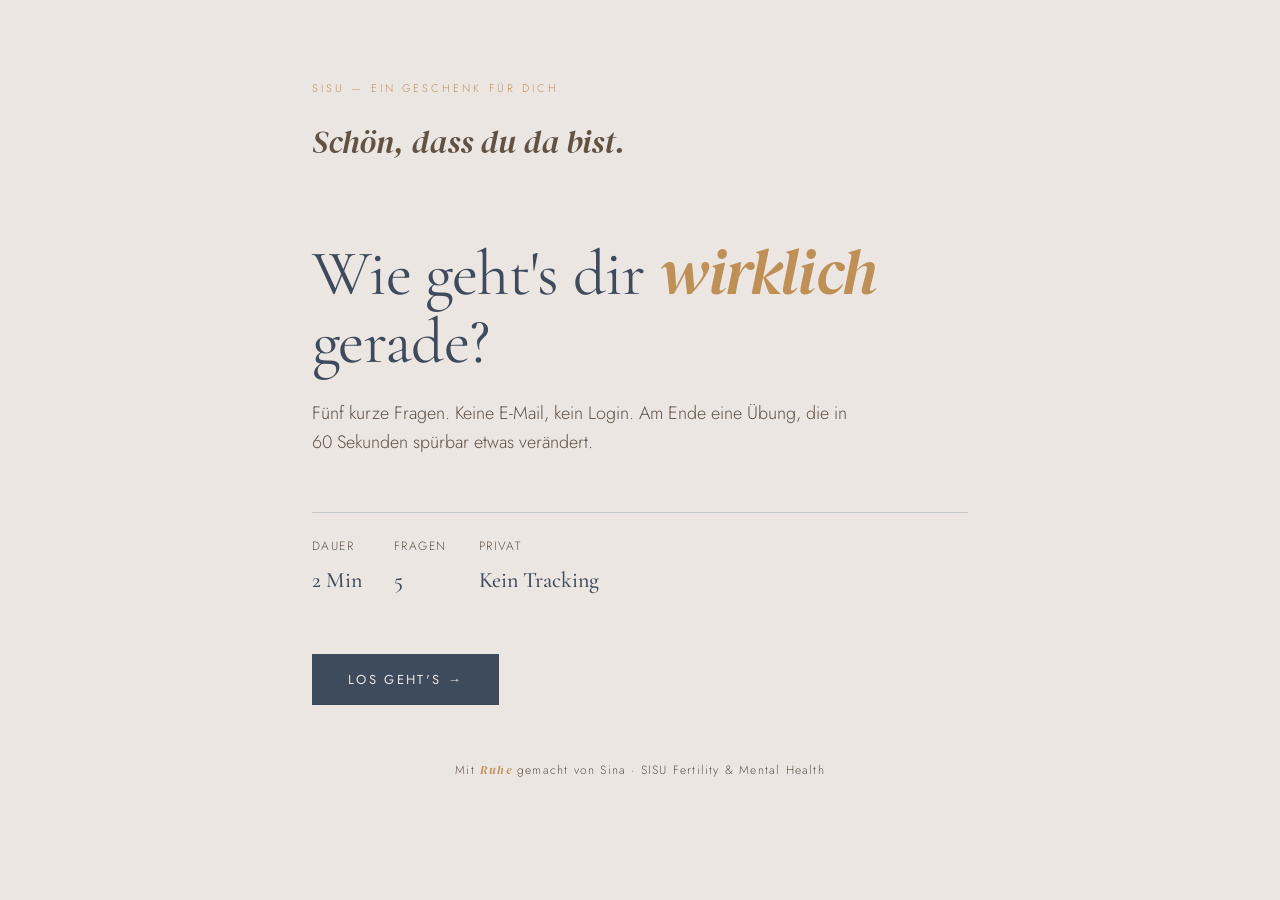
==== stress-check/index.html @ 7b87661b "Initial commit: Stress-Check Freebie Erste lauffähige Version des LinkedIn-DM-Freebies — Editorial-L" ====
<!DOCTYPE html>
<html lang="de">
<head>
<meta charset="UTF-8">
<meta name="viewport" content="width=device-width, initial-scale=1, viewport-fit=cover">
<meta name="theme-color" content="#ECE6E3">
<title>Stress-Check · SISU</title>
<meta name="description" content="Ein 2-Minuten-Stress-Check von Sina Valkonen. Fünf Fragen, eine Übung, kein Login.">

<!-- TODO v1.1: self-hosted fonts (DSGVO) — siehe spec §7 -->
<link rel="preconnect" href="https://fonts.googleapis.com">
<link rel="preconnect" href="https://fonts.gstatic.com" crossorigin>
<link href="https://fonts.googleapis.com/css2?family=Cormorant+Garamond:ital,wght@0,400;0,500;1,400&family=DM+Serif+Display:ital@1&family=Jost:wght@300;400;500&display=swap" rel="stylesheet">

<link rel="stylesheet" href="../shared/brand-tokens.css">
<link rel="stylesheet" href="styles.css">
</head>
<body>

<main class="wrap">

  <!-- ========== VIEW 1: INTRO ========== -->
  <section class="view view-intro" data-view="intro">
    <div class="label">SISU — ein Geschenk für dich</div>
    <h1 class="hero">
      <span id="greeting">Schön, dass du da bist.</span><br>
      Wie geht's dir <em>wirklich</em> gerade?
    </h1>
    <p class="lede">Fünf kurze Fragen. Keine E-Mail, kein Login. Am Ende eine Übung, die in 60 Sekunden spürbar etwas verändert.</p>
    <div class="meta">
      <span>Dauer<strong>2 Min</strong></span>
      <span>Fragen<strong>5</strong></span>
      <span>Privat<strong>Kein Tracking</strong></span>
    </div>
    <button class="btn btn-primary" data-action="start">Los geht's →</button>
    <p class="footer-note">Mit <em>Ruhe</em> gemacht von Sina · SISU Fertility &amp; Mental Health</p>
  </section>

  <!-- ========== VIEW 2: QUESTIONS (eine Card, Inhalt wird via JS getauscht) ========== -->
  <section class="view view-question" data-view="question" hidden>
    <div class="card">
      <div class="progress" id="progress">Frage 1 von 5</div>
      <h2 class="question" id="question-text"></h2>
      <p class="helper">Nimm dir einen Moment. Atme einmal aus. Dann antworte intuitiv.</p>

      <div class="slider-block">
        <div class="slider-labels">
          <span id="label-low"></span>
          <span id="label-high"></span>
        </div>
        <input type="range" min="0" max="10" value="5" id="slider" aria-label="Antwort-Skala 0 bis 10">
        <div class="slider-value" id="slider-value">5</div>
      </div>

      <div class="actions">
        <button class="link-btn" data-action="skip">Frage überspringen</button>
        <button class="btn btn-primary" data-action="next">Weiter →</button>
      </div>
    </div>
  </section>

  <!-- ========== VIEW 3: RESULT ========== -->
  <section class="view view-result" data-view="result" hidden>

    <div class="label">Deine Auswertung</div>
    <h2 class="result-hero">Heute stehst du <em>hier</em>.</h2>

    <!-- Spektrum -->
    <div class="spectrum">
      <div class="spectrum-score" id="spectrum-score-wrap">
        <span class="spectrum-score-num" id="spectrum-score">0</span>
        <span class="spectrum-score-of">/ 50</span>
      </div>
      <div class="spectrum-bar-wrap">
        <div class="spectrum-bar"></div>
        <div class="spectrum-marker" id="spectrum-marker"></div>
      </div>
      <div class="spectrum-labels">
        <span>entspannt</span>
        <span>unter Druck</span>
        <span>auf Reserve</span>
      </div>
    </div>

    <p class="narrative" id="narrative"></p>

    <!-- Adaptive Übung: drei Container, einer wird per JS sichtbar -->
    <div class="exercise" id="exercise-gratitude" hidden>
      <h3 class="exercise-title">Drei kleine <em>Dankbarkeiten</em></h3>
      <p class="exercise-sub">Schreib drei Dinge auf, für die du heute dankbar bist. Kleine zählen genauso.</p>
      <ol class="gratitude-list">
        <li><span class="g-num">1</span><input type="text" class="gratitude-input" placeholder="Heute bin ich dankbar für …"></li>
        <li><span class="g-num">2</span><input type="text" class="gratitude-input" placeholder="…"></li>
        <li><span class="g-num">3</span><input type="text" class="gratitude-input" placeholder="…"></li>
      </ol>
      <p class="exercise-foot">Hier eintippen oder lieber für dich aufschreiben — wie es sich besser anfühlt. Nichts wird gespeichert.</p>
    </div>

    <div class="exercise" id="exercise-breath" hidden>
      <h3 class="exercise-title">Atemkreis: 4 — 7 — 8</h3>
      <p class="exercise-sub">Drei Zyklen, etwa 60 Sekunden. Atme dem Kreis nach.</p>
      <div class="breath-stage">
        <div class="breath-phase" id="breath-phase">Bereit?</div>
        <div class="breath-circle-wrap">
          <div class="breath-circle" id="breath-circle"></div>
        </div>
      </div>
      <button class="btn btn-secondary" data-action="breath-toggle" id="breath-toggle">Start</button>
    </div>

    <div class="exercise" id="exercise-bodyscan" hidden>
      <h3 class="exercise-title"><em>Body-Scan</em>, geführt von Sina</h3>

      <!-- Audio (wird aktiv, sobald die MP3 im Ordner liegt) -->
      <audio id="bodyscan-audio" src="audio/bodyscan.mp3" preload="metadata"></audio>
      <div id="bodyscan-audio-ui" hidden>
        <p class="exercise-sub">90 Sekunden. Setz dich bequem hin, dann drück Play.</p>
        <div class="audio-player">
          <button class="audio-play-btn" id="audio-play" aria-label="Abspielen">▶</button>
          <div class="audio-progress-wrap">
            <div class="audio-progress" id="audio-progress"></div>
          </div>
          <span class="audio-time" id="audio-time">0:00</span>
        </div>
      </div>

      <!-- Fallback: Text-Body-Scan (solange noch keine Audio-Datei da ist) -->
      <div id="bodyscan-text-ui">
        <p class="exercise-sub">Audio folgt — bis dahin: drück Start und lies die Worte, atme dazu tief.</p>
        <div class="bodyscan-stage">
          <p class="bodyscan-text" id="bodyscan-text">Bereit?</p>
        </div>
        <button class="btn btn-secondary" data-action="bodyscan-toggle" id="bodyscan-toggle">Start</button>
      </div>
    </div>

    <!-- CTA: ein Container, drei Varianten — JS zeigt die passende -->
    <div class="cta cta-green" hidden>
      <h3 class="cta-title">Wenn du diese Ausgeglichenheit <em>öfter</em> spüren willst</h3>
      <p class="cta-text">Für mehr Ruhe und Klarheit auch im Arbeitsalltag — bei SISU mache ich daraus Workshops, Vorträge und 1:1-Begleitung. Fundiert, ohne Floskeln.</p>
      <a class="btn btn-primary" href="https://www.sisu-coaching.de" target="_blank" rel="noopener">Erfahre mehr für dein Unternehmen →</a>
    </div>

    <div class="cta cta-yellow" hidden>
      <h3 class="cta-title">Wenn du <em>mehr</em> Entspannung brauchst</h3>
      <p class="cta-text">Was du hier gespürt hast, kannst du auch im Arbeitsalltag etablieren. Bei SISU mache ich daraus Workshops, Vorträge und 1:1-Begleitung. Fundiert, ohne Floskeln.</p>
      <a class="btn btn-primary" href="https://www.sisu-coaching.de" target="_blank" rel="noopener">Erfahre mehr für dein Unternehmen →</a>
    </div>

    <div class="cta cta-red" hidden>
      <h3 class="cta-title">Wenn du wieder in <em>Ruhe</em> kommen willst</h3>
      <p class="cta-text">Was du hier spürst, kennen viele Entscheiderinnen — und oft erst dann, wenn es schon spät ist. Bei SISU mache ich daraus Workshops, Vorträge und 1:1-Begleitung. Fundiert, ohne Floskeln.</p>
      <a class="btn btn-primary" href="https://www.sisu-coaching.de" target="_blank" rel="noopener">Erfahre mehr für dein Unternehmen →</a>
    </div>

    <div class="share">
      <button class="link-btn" data-action="share" id="share-btn">Diesen Check teilen</button>
      <span class="share-confirm" id="share-confirm" aria-live="polite"></span>
    </div>

    <p class="footer-note">Mit <em>Ruhe</em> gemacht von Sina · SISU Fertility &amp; Mental Health</p>

  </section>

</main>

<script src="script.js"></script>
</body>
</html>
---- shared/brand-tokens.css ----
/* SISU Brand Tokens
   Quelle: vault/00_Foundation/brand-assets/farben.md
   Spektrum-Farben (Salbei, Terrakotta) sind freebie-spezifische Erweiterungen.
*/

:root {
  /* Primärfarben */
  --beige: #ECE6E3;
  --hellgrau: #F4F1F0;
  --blau: #3E4B5C;
  --weiss: #FFFFFF;

  /* Akzent */
  --gold: #D4A86D;
  --gold-dunkel: #BF9056;

  /* Sekundär */
  --braun: #615244;
  --silber: #C7C8CB;

  /* Spektrum (Freebie-Erweiterung) */
  --salbei: #9CAE94;
  --terrakotta: #C57B5A;

  /* Typografie */
  --font-display: 'Cormorant Garamond', Georgia, serif;
  --font-italic: 'DM Serif Display', Georgia, serif;
  --font-body: 'Jost', -apple-system, BlinkMacSystemFont, 'Segoe UI', sans-serif;

  /* Layout */
  --max-content: 720px;
}

* { box-sizing: border-box; margin: 0; padding: 0; }

html, body {
  background: var(--beige);
  color: var(--blau);
  font-family: var(--font-body);
  font-weight: 300;
  line-height: 1.6;
  -webkit-font-smoothing: antialiased;
  -moz-osx-font-smoothing: grayscale;
}

body { min-height: 100vh; }
---- stress-check/styles.css ----
/* SISU Stress-Check — Editorial Calm
   Spec: vault/05_Projekte/linkedin-freebie-stresscheck/2026-05-27-design-spec.md
*/

/* ============ Layout ============ */

.wrap {
  max-width: var(--max-content);
  margin: 0 auto;
  padding: 80px 32px 120px;
}

@media (max-width: 600px) {
  .wrap { padding: 48px 24px 80px; }
}

.view {
  animation: fadeIn 0.35s ease both;
}

.view[hidden] { display: none; }

@keyframes fadeIn {
  from { opacity: 0; transform: translateY(8px); }
  to   { opacity: 1; transform: translateY(0); }
}

/* ============ Common Typography ============ */

.label {
  font-size: 11px;
  letter-spacing: 0.28em;
  text-transform: uppercase;
  color: var(--gold-dunkel);
  margin-bottom: 28px;
}

h1.hero, h2.result-hero {
  font-family: var(--font-display);
  font-weight: 400;
  font-size: 64px;
  line-height: 1.05;
  letter-spacing: -0.01em;
  margin-bottom: 24px;
}

@media (max-width: 600px) {
  h1.hero, h2.result-hero { font-size: 44px; }
}

h1.hero em, h2.result-hero em, .reframe-question em, .cta-title em {
  font-family: var(--font-italic);
  font-style: italic;
  color: var(--gold-dunkel);
}

#greeting {
  display: block;
  font-family: var(--font-italic);
  font-style: italic;
  font-size: 0.5em;
  color: var(--braun);
  margin-bottom: 12px;
  letter-spacing: 0;
}

.lede {
  font-size: 18px;
  color: var(--braun);
  max-width: 540px;
  margin-bottom: 56px;
}

.meta {
  display: flex;
  gap: 32px;
  font-size: 12px;
  letter-spacing: 0.12em;
  text-transform: uppercase;
  color: var(--braun);
  padding-top: 24px;
  border-top: 1px solid var(--silber);
  margin-bottom: 56px;
  flex-wrap: wrap;
}

.meta span strong {
  display: block;
  font-size: 22px;
  font-family: var(--font-display);
  font-weight: 500;
  color: var(--blau);
  letter-spacing: 0;
  text-transform: none;
  margin-top: 6px;
}

.footer-note {
  text-align: center;
  margin-top: 56px;
  font-size: 12px;
  color: var(--braun);
  letter-spacing: 0.1em;
}

.footer-note em {
  font-family: var(--font-italic);
  font-style: italic;
  color: var(--gold-dunkel);
}

/* ============ Buttons ============ */

.btn {
  display: inline-block;
  padding: 16px 36px;
  font-family: var(--font-body);
  font-size: 13px;
  letter-spacing: 0.18em;
  text-transform: uppercase;
  font-weight: 400;
  border: none;
  cursor: pointer;
  transition: background 0.2s, transform 0.1s;
  text-decoration: none;
}

.btn:active { transform: translateY(1px); }

.btn-primary {
  background: var(--blau);
  color: var(--beige);
}

.btn-primary:hover { background: var(--gold-dunkel); }

.btn-secondary {
  background: transparent;
  color: var(--blau);
  border: 1px solid var(--blau);
}

.btn-secondary:hover {
  background: var(--blau);
  color: var(--beige);
}

.link-btn {
  background: none;
  border: none;
  color: var(--braun);
  font-family: var(--font-body);
  font-size: 13px;
  text-decoration: underline;
  text-underline-offset: 4px;
  cursor: pointer;
  padding: 8px 4px;
}

.link-btn:hover { color: var(--blau); }

/* ============ Question Card ============ */

.card {
  background: var(--weiss);
  border: 1px solid var(--silber);
  padding: 56px 48px;
}

@media (max-width: 600px) {
  .card { padding: 36px 24px; }
}

.progress {
  font-size: 11px;
  letter-spacing: 0.24em;
  text-transform: uppercase;
  color: var(--gold-dunkel);
  margin-bottom: 32px;
}

.question {
  font-family: var(--font-display);
  font-weight: 400;
  font-size: 34px;
  line-height: 1.25;
  margin-bottom: 12px;
}

@media (max-width: 600px) {
  .question { font-size: 26px; }
}

.question em {
  font-family: var(--font-italic);
  font-style: italic;
}

.helper {
  color: var(--braun);
  font-size: 15px;
  margin-bottom: 48px;
}

/* ============ Slider ============ */

.slider-block { margin-bottom: 8px; }

.slider-labels {
  display: flex;
  justify-content: space-between;
  font-size: 11px;
  letter-spacing: 0.16em;
  text-transform: uppercase;
  color: var(--braun);
  margin-bottom: 14px;
  gap: 16px;
}

input[type="range"] {
  -webkit-appearance: none;
  appearance: none;
  width: 100%;
  height: 1px;
  background: var(--silber);
  outline: none;
  cursor: pointer;
}

input[type="range"]::-webkit-slider-thumb {
  -webkit-appearance: none;
  appearance: none;
  width: 26px;
  height: 26px;
  border-radius: 50%;
  background: var(--gold);
  border: 4px solid var(--weiss);
  box-shadow: 0 0 0 1px var(--gold-dunkel);
  cursor: pointer;
  transition: transform 0.15s;
}

input[type="range"]::-moz-range-thumb {
  width: 26px;
  height: 26px;
  border-radius: 50%;
  background: var(--gold);
  border: 4px solid var(--weiss);
  box-shadow: 0 0 0 1px var(--gold-dunkel);
  cursor: pointer;
}

input[type="range"]::-webkit-slider-thumb:active { transform: scale(1.1); }

.slider-value {
  text-align: center;
  margin-top: 28px;
  font-family: var(--font-display);
  font-weight: 400;
  font-size: 52px;
  color: var(--gold-dunkel);
  line-height: 1;
}

/* ============ Actions Row ============ */

.actions {
  display: flex;
  justify-content: space-between;
  align-items: center;
  margin-top: 48px;
  padding-top: 32px;
  border-top: 1px solid var(--silber);
  gap: 16px;
}

/* ============ Result: Spectrum ============ */

.spectrum {
  margin: 56px 0 40px;
  padding: 32px 0;
}

.spectrum-score {
  text-align: center;
  margin-bottom: 24px;
  display: flex;
  justify-content: center;
  align-items: baseline;
  gap: 6px;
}

.spectrum-score-num {
  font-family: var(--font-display);
  font-weight: 500;
  font-size: 64px;
  color: var(--gold-dunkel);
  line-height: 1;
}

.spectrum-score-of {
  font-size: 18px;
  color: var(--silber);
}

.spectrum-bar-wrap {
  position: relative;
  height: 16px;
  margin: 24px 0 12px;
}

.spectrum-bar {
  position: absolute;
  inset: 0;
  border-radius: 100px;
  background: linear-gradient(90deg,
    var(--salbei) 0%,
    var(--gold) 50%,
    var(--terrakotta) 100%);
  box-shadow: inset 0 1px 2px rgba(62, 75, 92, 0.1);
}

.spectrum-marker {
  position: absolute;
  top: 50%;
  width: 24px;
  height: 24px;
  border-radius: 50%;
  background: var(--weiss);
  border: 3px solid var(--gold-dunkel);
  box-shadow: 0 4px 12px -2px rgba(62, 75, 92, 0.3);
  transform: translate(-50%, -50%);
  transition: left 0.8s cubic-bezier(0.4, 0, 0.2, 1);
  left: 50%;
}

.spectrum-labels {
  display: flex;
  justify-content: space-between;
  font-size: 11px;
  letter-spacing: 0.14em;
  text-transform: uppercase;
  color: var(--braun);
  margin-top: 16px;
}

.narrative {
  font-family: var(--font-display);
  font-size: 24px;
  line-height: 1.45;
  color: var(--blau);
  max-width: 580px;
  margin: 32px auto 64px;
  text-align: center;
}

@media (max-width: 600px) {
  .narrative { font-size: 20px; text-align: left; }
}

/* ============ Result: Exercises ============ */

.exercise {
  background: var(--weiss);
  border: 1px solid var(--silber);
  padding: 56px 48px;
  margin-bottom: 32px;
  text-align: center;
}

@media (max-width: 600px) {
  .exercise { padding: 36px 24px; }
}

.exercise-title {
  font-family: var(--font-display);
  font-weight: 500;
  font-size: 24px;
  margin-bottom: 12px;
}

.exercise-sub {
  color: var(--braun);
  font-size: 15px;
  margin-bottom: 36px;
}

/* Dankbarkeits-Übung */
.gratitude-list {
  list-style: none;
  padding: 0;
  margin: 32px 0 24px;
  text-align: left;
}

.gratitude-list li {
  display: flex;
  align-items: center;
  gap: 18px;
  margin-bottom: 14px;
}

.g-num {
  font-family: var(--font-display);
  font-style: italic;
  font-size: 28px;
  color: var(--gold-dunkel);
  width: 32px;
  text-align: center;
  flex-shrink: 0;
}

.gratitude-input {
  flex: 1;
  border: none;
  border-bottom: 1px solid var(--silber);
  background: transparent;
  padding: 12px 4px;
  font-family: var(--font-body);
  font-size: 17px;
  color: var(--blau);
  outline: none;
  transition: border-color 0.2s;
}

.gratitude-input:focus { border-bottom-color: var(--gold-dunkel); }
.gratitude-input::placeholder { color: var(--silber); font-style: italic; }

.exercise-foot {
  font-size: 13px;
  color: var(--braun);
  font-style: italic;
  margin-top: 24px;
  line-height: 1.5;
}

/* Atemkreis */
.breath-stage {
  display: flex;
  flex-direction: column;
  align-items: center;
  margin: 24px 0 32px;
}

.breath-phase {
  font-family: var(--font-display);
  font-style: italic;
  font-size: 24px;
  color: var(--braun);
  letter-spacing: 0.04em;
  min-height: 36px;
  margin-bottom: 32px;
}

/* Wrapper reserviert Platz für den voll skalierten Kreis (120px × 1.8 = 216px),
   damit der Kreis nichts überlappt, wenn er aufgeht. */
.breath-circle-wrap {
  width: 260px;
  height: 260px;
  display: flex;
  align-items: center;
  justify-content: center;
  margin-bottom: 24px;
}

.breath-circle {
  width: 110px;
  height: 110px;
  border-radius: 50%;
  background: radial-gradient(circle at 30% 30%, var(--gold), var(--gold-dunkel));
  box-shadow: 0 0 0 0 rgba(212, 168, 109, 0.3);
  transition: transform 4s ease-in-out, box-shadow 4s ease-in-out;
}

.breath-circle.inhale {
  transform: scale(1.5);
  transition-duration: 4s;
  box-shadow: 0 0 0 40px rgba(212, 168, 109, 0.08);
}

.breath-circle.hold {
  transform: scale(1.5);
  transition-duration: 7s;
}

.breath-circle.exhale {
  transform: scale(1);
  transition-duration: 8s;
}

/* Audio-Player (Body-Scan, Sina-Stimme) */
.audio-player {
  display: flex;
  align-items: center;
  gap: 18px;
  background: var(--hellgrau);
  padding: 20px 24px;
  border-radius: 100px;
  margin: 32px auto;
  max-width: 480px;
}

.audio-play-btn {
  width: 52px;
  height: 52px;
  border-radius: 50%;
  background: var(--gold);
  color: var(--blau);
  border: none;
  font-size: 18px;
  cursor: pointer;
  flex-shrink: 0;
  transition: background 0.2s, transform 0.1s;
  display: flex;
  align-items: center;
  justify-content: center;
}
.audio-play-btn:hover { background: var(--gold-dunkel); color: var(--beige); }
.audio-play-btn:active { transform: scale(0.95); }
.audio-play-btn.playing::before { content: '⏸'; }
.audio-play-btn:not(.playing)::before { content: '▶'; padding-left: 3px; }
.audio-play-btn { font-size: 0; } /* hide raw ▶ character, use ::before */

.audio-progress-wrap {
  flex: 1;
  height: 3px;
  background: var(--silber);
  border-radius: 100px;
  overflow: hidden;
}
.audio-progress {
  width: 0%;
  height: 100%;
  background: var(--gold-dunkel);
  transition: width 0.2s linear;
}

.audio-time {
  font-family: var(--font-body);
  font-size: 13px;
  color: var(--braun);
  letter-spacing: 0.04em;
  min-width: 40px;
  text-align: right;
}

/* Body-Scan */
.bodyscan-stage {
  min-height: 220px;
  display: flex;
  align-items: center;
  justify-content: center;
  margin: 24px 0 32px;
}

.bodyscan-text {
  font-family: var(--font-display);
  font-style: italic;
  font-size: 28px;
  color: var(--blau);
  opacity: 0;
  transition: opacity 1s ease;
}

.bodyscan-text.show { opacity: 1; }

/* ============ Result: CTA ============ */

.cta {
  background: var(--blau);
  color: var(--beige);
  padding: 64px 48px;
  margin: 32px 0 24px;
  text-align: center;
}

@media (max-width: 600px) {
  .cta { padding: 48px 24px; }
}

.cta-title {
  font-family: var(--font-display);
  font-weight: 400;
  font-size: 36px;
  line-height: 1.15;
  margin-bottom: 16px;
}

.cta-title em {
  font-family: var(--font-italic);
  font-style: italic;
  color: var(--gold);
}

.cta-text {
  max-width: 480px;
  margin: 0 auto 32px;
  font-size: 16px;
  line-height: 1.6;
  opacity: 0.9;
}

.cta .btn-primary {
  background: var(--gold);
  color: var(--blau);
}

.cta .btn-primary:hover {
  background: var(--beige);
}

/* ============ Result: Share ============ */

.share {
  text-align: center;
  margin: 24px 0 0;
  display: flex;
  justify-content: center;
  align-items: center;
  gap: 16px;
  flex-wrap: wrap;
}

.share-confirm {
  font-size: 12px;
  color: var(--gold-dunkel);
  letter-spacing: 0.1em;
  text-transform: uppercase;
}
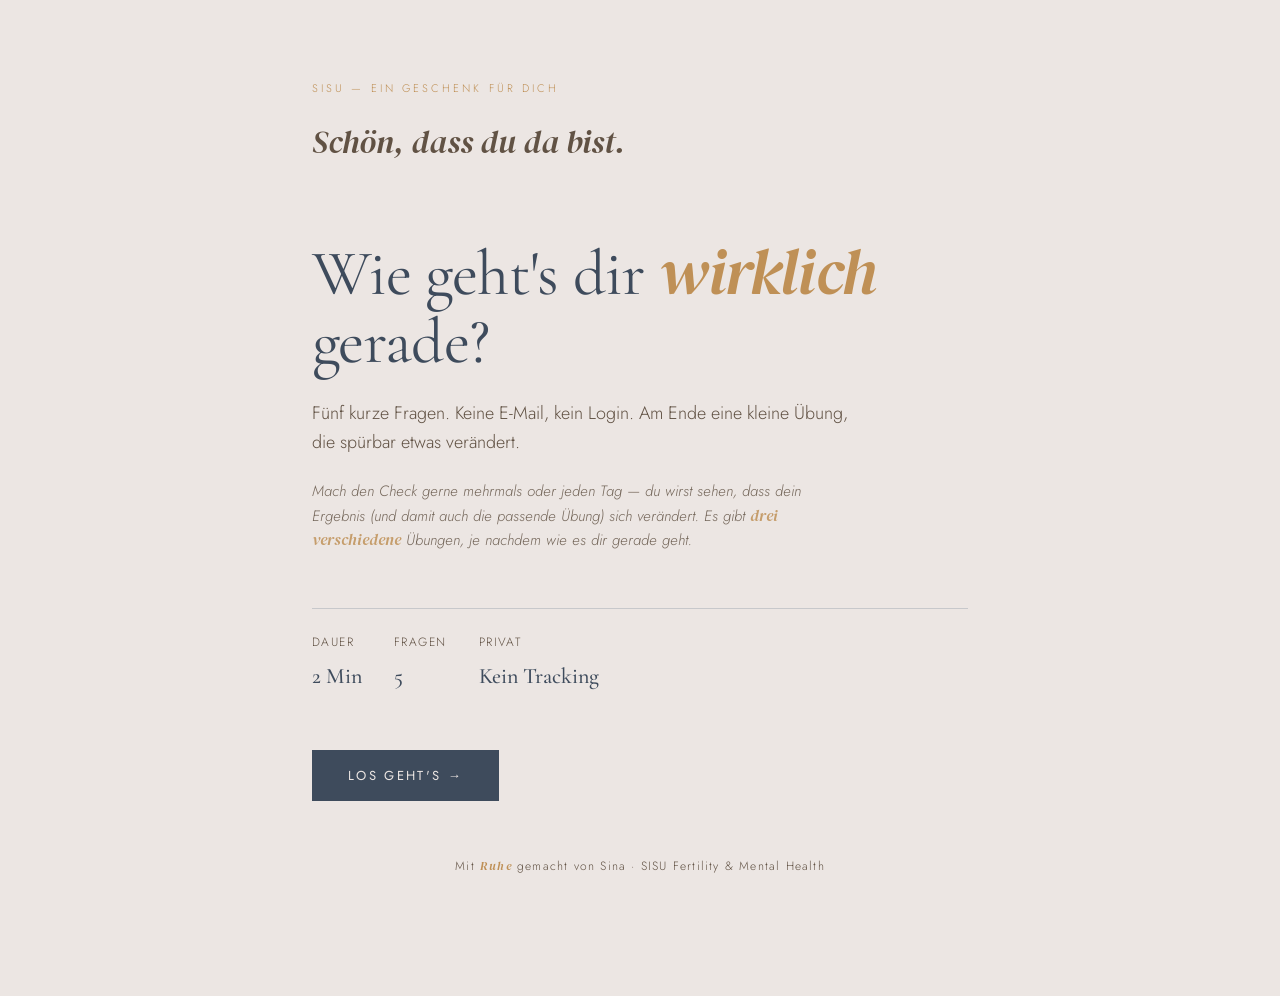
==== commit 1ab05e04: "Feedback-Runde: Intro-Hinweis, Narrative-Korrekturen, Konfetti-Goodie - Intro: Hinweis, dass der Che" ====
--- a/stress-check/index.html
+++ b/stress-check/index.html
@@ -12,8 +12,8 @@
 <link rel="preconnect" href="https://fonts.gstatic.com" crossorigin>
 <link href="https://fonts.googleapis.com/css2?family=Cormorant+Garamond:ital,wght@0,400;0,500;1,400&family=DM+Serif+Display:ital@1&family=Jost:wght@300;400;500&display=swap" rel="stylesheet">
 
-<link rel="stylesheet" href="../shared/brand-tokens.css">
-<link rel="stylesheet" href="styles.css">
+<link rel="stylesheet" href="/shared/brand-tokens.css">
+<link rel="stylesheet" href="/stress-check/styles.css">
 </head>
 <body>
 
@@ -26,7 +26,8 @@
       <span id="greeting">Schön, dass du da bist.</span><br>
       Wie geht's dir <em>wirklich</em> gerade?
     </h1>
-    <p class="lede">Fünf kurze Fragen. Keine E-Mail, kein Login. Am Ende eine Übung, die in 60 Sekunden spürbar etwas verändert.</p>
+    <p class="lede">Fünf kurze Fragen. Keine E-Mail, kein Login. Am Ende eine kleine Übung, die spürbar etwas verändert.</p>
+    <p class="lede-soft">Mach den Check gerne mehrmals oder jeden Tag — du wirst sehen, dass dein Ergebnis (und damit auch die passende Übung) sich verändert. Es gibt <em>drei verschiedene</em> Übungen, je nachdem wie es dir gerade geht.</p>
     <div class="meta">
       <span>Dauer<strong>2 Min</strong></span>
       <span>Fragen<strong>5</strong></span>
@@ -88,17 +89,23 @@
     <div class="exercise" id="exercise-gratitude" hidden>
       <h3 class="exercise-title">Drei kleine <em>Dankbarkeiten</em></h3>
       <p class="exercise-sub">Schreib drei Dinge auf, für die du heute dankbar bist. Kleine zählen genauso.</p>
-      <ol class="gratitude-list">
-        <li><span class="g-num">1</span><input type="text" class="gratitude-input" placeholder="Heute bin ich dankbar für …"></li>
-        <li><span class="g-num">2</span><input type="text" class="gratitude-input" placeholder="…"></li>
-        <li><span class="g-num">3</span><input type="text" class="gratitude-input" placeholder="…"></li>
-      </ol>
+      <div class="gratitude-stage" id="gratitude-stage">
+        <ol class="gratitude-list">
+          <li><span class="g-num">1</span><input type="text" class="gratitude-input" placeholder="Heute bin ich dankbar für …"></li>
+          <li><span class="g-num">2</span><input type="text" class="gratitude-input" placeholder="…"></li>
+          <li><span class="g-num">3</span><input type="text" class="gratitude-input" placeholder="…"></li>
+        </ol>
+      </div>
+      <button class="btn btn-secondary done-btn" data-action="gratitude-done" id="gratitude-done">✓ Erledigt</button>
       <p class="exercise-foot">Hier eintippen oder lieber für dich aufschreiben — wie es sich besser anfühlt. Nichts wird gespeichert.</p>
     </div>
 
     <div class="exercise" id="exercise-breath" hidden>
-      <h3 class="exercise-title">Atemkreis: 4 — 7 — 8</h3>
-      <p class="exercise-sub">Drei Zyklen, etwa 60 Sekunden. Atme dem Kreis nach.</p>
+      <h3 class="exercise-title"><em>Atemkreis</em> 4 — 7 — 8</h3>
+      <p class="exercise-sub">
+        <strong>4</strong> Sekunden einatmen · <strong>7</strong> Sekunden halten · <strong>8</strong> Sekunden ausatmen.<br>
+        Mindestens drei Zyklen — gern länger, wenn es dir gut tut. Atme dem Kreis nach.
+      </p>
       <div class="breath-stage">
         <div class="breath-phase" id="breath-phase">Bereit?</div>
         <div class="breath-circle-wrap">
@@ -109,12 +116,12 @@
     </div>
 
     <div class="exercise" id="exercise-bodyscan" hidden>
-      <h3 class="exercise-title"><em>Body-Scan</em>, geführt von Sina</h3>
+      <h3 class="exercise-title">Eine <em>Mini-Meditation</em>, für dich</h3>
 
-      <!-- Audio (wird aktiv, sobald die MP3 im Ordner liegt) -->
-      <audio id="bodyscan-audio" src="audio/bodyscan.mp3" preload="metadata"></audio>
+      <!-- Audio (Sina-Stimme) -->
+      <audio id="bodyscan-audio" src="/stress-check/audio/atem-meditation.m4a" preload="metadata"></audio>
       <div id="bodyscan-audio-ui" hidden>
-        <p class="exercise-sub">90 Sekunden. Setz dich bequem hin, dann drück Play.</p>
+        <p class="exercise-sub">Gut zwei Minuten. Setz dich bequem hin, schließ die Augen wenn du magst, dann drück Play.</p>
         <div class="audio-player">
           <button class="audio-play-btn" id="audio-play" aria-label="Abspielen">▶</button>
           <div class="audio-progress-wrap">
@@ -124,9 +131,9 @@
         </div>
       </div>
 
-      <!-- Fallback: Text-Body-Scan (solange noch keine Audio-Datei da ist) -->
+      <!-- Fallback: Text-Body-Scan (falls Audio nicht lädt) -->
       <div id="bodyscan-text-ui">
-        <p class="exercise-sub">Audio folgt — bis dahin: drück Start und lies die Worte, atme dazu tief.</p>
+        <p class="exercise-sub">Falls die Audio bei dir nicht startet: lies mit, atme dazu tief.</p>
         <div class="bodyscan-stage">
           <p class="bodyscan-text" id="bodyscan-text">Bereit?</p>
         </div>
@@ -164,6 +171,7 @@
 
 </main>
 
-<script src="script.js"></script>
+<script src="/stress-check/lib/confetti.min.js"></script>
+<script src="/stress-check/script.js"></script>
 </body>
 </html>
--- a/stress-check/styles.css
+++ b/stress-check/styles.css
@@ -68,7 +68,24 @@
   font-size: 18px;
   color: var(--braun);
   max-width: 540px;
+  margin-bottom: 24px;
+}
+
+.lede-soft {
+  font-size: 15px;
+  color: var(--braun);
+  max-width: 540px;
   margin-bottom: 56px;
+  font-style: italic;
+  line-height: 1.55;
+  opacity: 0.85;
+}
+
+.lede-soft em {
+  font-family: var(--font-italic);
+  font-style: italic;
+  color: var(--gold-dunkel);
+  font-size: 1.05em;
 }
 
 .meta {
@@ -434,6 +451,30 @@
   line-height: 1.5;
 }
 
+/* "Erledigt"-Button (Goodie nach Übungs-Abschluss) */
+.done-btn {
+  margin-top: 8px;
+  padding: 12px 28px;
+  font-size: 12px;
+  letter-spacing: 0.16em;
+  transition: all 0.25s ease;
+}
+
+.done-btn.done {
+  background: var(--gold);
+  color: var(--blau);
+  border-color: var(--gold);
+  cursor: default;
+  font-style: italic;
+  text-transform: none;
+  letter-spacing: 0.04em;
+  font-size: 14px;
+  font-family: var(--font-display);
+  opacity: 1;
+}
+
+.done-btn:disabled { opacity: 1; }
+
 /* Atemkreis */
 .breath-stage {
   display: flex;
